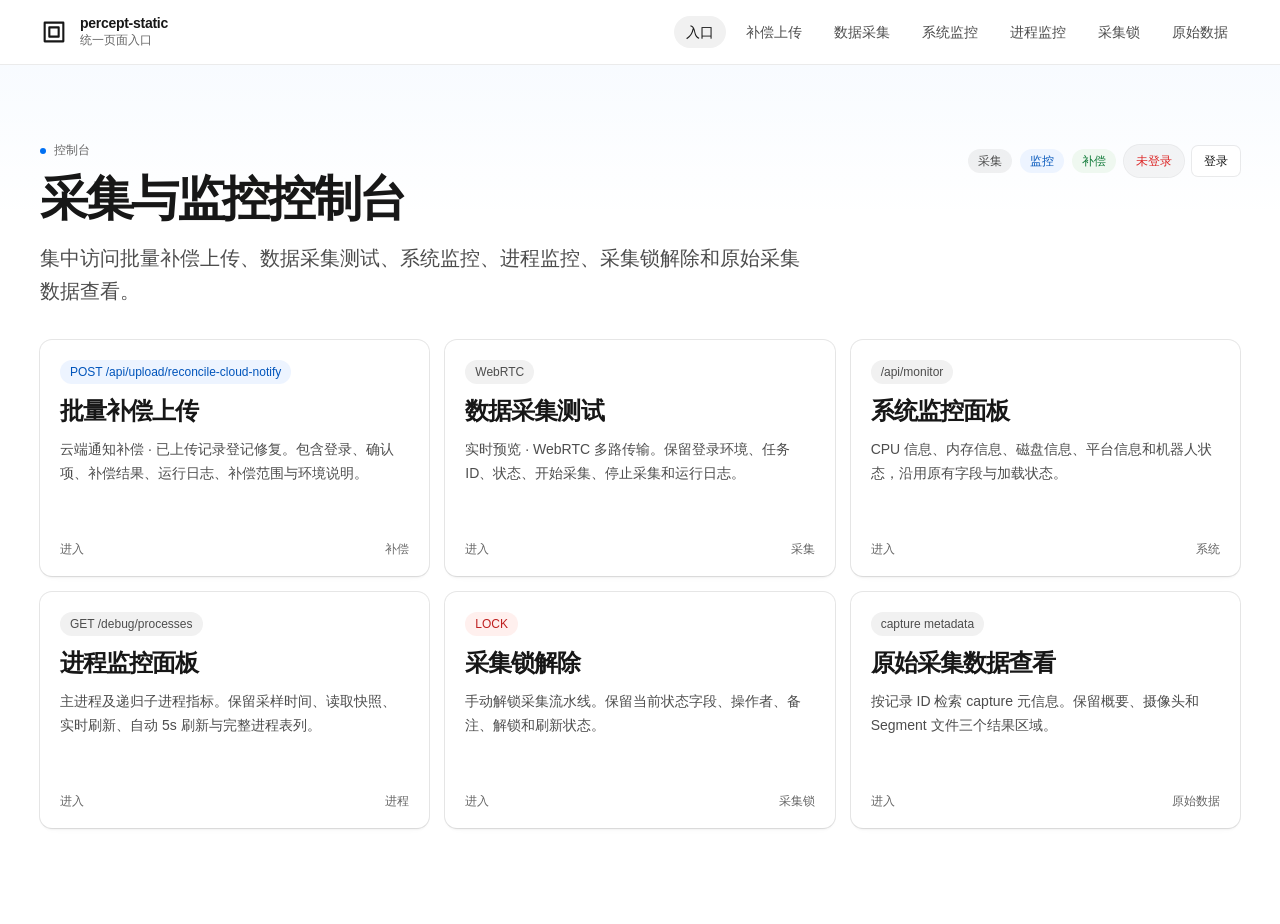
==== static/index.html @ 4414a507 "update code" ====
<!doctype html>
<html lang="zh-CN">
<head>
  <meta charset="utf-8">
  <meta name="viewport" content="width=device-width, initial-scale=1">
  <title>percept-static 页面入口</title>
  <link rel="stylesheet" href="assets/vercel-redesign.css">
</head>
<body>
  <div class="shell">
    <header class="topbar">
      <div class="topbar-inner">
        <a class="brand" href="index.html" aria-label="percept-static 页面入口">
          <span class="mark" aria-hidden="true">
            <svg viewBox="0 0 24 24" width="28" height="28" fill="none" stroke="currentColor" stroke-width="1.8" stroke-linecap="round" stroke-linejoin="round">
              <title>percept-static</title>
              <path d="M4 4h16v16H4z"></path>
              <path d="M8 8h8v8H8z"></path>
            </svg>
          </span>
          <span class="brand-copy">
            <span class="brand-title">percept-static</span>
            <span class="brand-subtitle">统一页面入口</span>
          </span>
        </a>
        <nav class="topnav" aria-label="页面导航">
          <a class="active" href="index.html">入口</a>
          <a href="redesign-upload-reconcile.html" data-protected-link>补偿上传</a>
          <a href="redesign-collection.html" data-protected-link>数据采集</a>
          <a href="redesign-monitor.html" data-protected-link>系统监控</a>
          <a href="redesign-processes.html" data-protected-link>进程监控</a>
          <a href="redesign-unlock.html" data-protected-link>采集锁</a>
          <a href="redesign-raw-info.html" data-protected-link>原始数据</a>
        </nav>
      </div>
    </header>

    <main class="container page">
      <section class="hero">
        <div class="hero-stack">
          <div class="eyebrow">控制台</div>
          <h1>采集与监控控制台</h1>
          <p class="lead">集中访问批量补偿上传、数据采集测试、系统监控、进程监控、采集锁解除和原始采集数据查看。</p>
        </div>
        <div class="summary-strip">
          <span class="badge neutral">采集</span>
          <span class="badge">监控</span>
          <span class="badge success">补偿</span>
          <div class="static-auth-status" data-static-auth-status></div>
        </div>
      </section>

      <section class="page-card-grid" aria-label="页面列表">
        <a class="page-card" href="redesign-upload-reconcile.html" data-protected-link>
          <span class="page-card-top">
            <span class="badge">POST /api/upload/reconcile-cloud-notify</span>
            <span class="page-card-title">批量补偿上传</span>
            <p>云端通知补偿 · 已上传记录登记修复。包含登录、确认项、补偿结果、运行日志、补偿范围与环境说明。</p>
          </span>
          <span class="page-card-footer"><span>进入</span><span>补偿</span></span>
        </a>

        <a class="page-card" href="redesign-collection.html" data-protected-link>
          <span class="page-card-top">
            <span class="badge neutral">WebRTC</span>
            <span class="page-card-title">数据采集测试</span>
            <p>实时预览 · WebRTC 多路传输。保留登录环境、任务 ID、状态、开始采集、停止采集和运行日志。</p>
          </span>
          <span class="page-card-footer"><span>进入</span><span>采集</span></span>
        </a>

        <a class="page-card" href="redesign-monitor.html" data-protected-link>
          <span class="page-card-top">
            <span class="badge neutral">/api/monitor</span>
            <span class="page-card-title">系统监控面板</span>
            <p>CPU 信息、内存信息、磁盘信息、平台信息和机器人状态，沿用原有字段与加载状态。</p>
          </span>
          <span class="page-card-footer"><span>进入</span><span>系统</span></span>
        </a>

        <a class="page-card" href="redesign-processes.html" data-protected-link>
          <span class="page-card-top">
            <span class="badge neutral">GET /debug/processes</span>
            <span class="page-card-title">进程监控面板</span>
            <p>主进程及递归子进程指标。保留采样时间、读取快照、实时刷新、自动 5s 刷新与完整进程表列。</p>
          </span>
          <span class="page-card-footer"><span>进入</span><span>进程</span></span>
        </a>

        <a class="page-card" href="redesign-unlock.html" data-protected-link>
          <span class="page-card-top">
            <span class="badge danger">LOCK</span>
            <span class="page-card-title">采集锁解除</span>
            <p>手动解锁采集流水线。保留当前状态字段、操作者、备注、解锁和刷新状态。</p>
          </span>
          <span class="page-card-footer"><span>进入</span><span>采集锁</span></span>
        </a>

        <a class="page-card" href="redesign-raw-info.html" data-protected-link>
          <span class="page-card-top">
            <span class="badge neutral">capture metadata</span>
            <span class="page-card-title">原始采集数据查看</span>
            <p>按记录 ID 检索 capture 元信息。保留概要、摄像头和 Segment 文件三个结果区域。</p>
          </span>
          <span class="page-card-footer"><span>进入</span><span>原始数据</span></span>
        </a>
      </section>
    </main>
  </div>
  <script src="assets/static-auth.js"></script>
  <script src="assets/static-index.js"></script>
</body>
</html>
---- static/assets/vercel-redesign.css ----
:root {
  --bg: #ffffff;
  --surface: #ffffff;
  --surface-warm: var(--surface);
  --fg: #171717;
  --fg-2: #4d4d4d;
  --muted: #666666;
  --meta: #808080;
  --border: rgba(0, 0, 0, 0.08);
  --border-soft: rgba(0, 0, 0, 0.04);
  --accent: #0070f3;
  --accent-on: #ffffff;
  --accent-hover: color-mix(in oklab, var(--accent), black 8%);
  --accent-active: color-mix(in oklab, var(--accent), black 14%);
  --success: #16a34a;
  --warn: #eab308;
  --danger: #dc2626;
  --font-display: "Geist", "Geist Sans", -apple-system, "Segoe UI", Arial, sans-serif;
  --font-body: "Geist", "Geist Sans", -apple-system, "Segoe UI", Arial, sans-serif;
  --font-mono: "Geist Mono", ui-monospace, "SF Mono", "Roboto Mono", Menlo, Monaco, "Liberation Mono", "DejaVu Sans Mono", "Courier New", monospace;
  --text-xs: 12px;
  --text-sm: 14px;
  --text-base: 16px;
  --text-lg: 20px;
  --text-xl: 24px;
  --text-2xl: 32px;
  --text-3xl: 40px;
  --text-4xl: 48px;
  --leading-body: 1.5;
  --leading-tight: 1.1;
  --tracking-display: -0.05em;
  --space-1: 4px;
  --space-2: 8px;
  --space-3: 12px;
  --space-4: 16px;
  --space-5: 20px;
  --space-6: 24px;
  --space-8: 32px;
  --space-12: 48px;
  --section-y-desktop: 96px;
  --section-y-tablet: 64px;
  --section-y-phone: 48px;
  --radius-sm: 6px;
  --radius-md: 8px;
  --radius-lg: 12px;
  --radius-pill: 9999px;
  --elev-flat: none;
  --elev-ring: 0 0 0 1px var(--border);
  --elev-raised:
    0 0 0 1px rgba(0, 0, 0, 0.08),
    0 2px 2px rgba(0, 0, 0, 0.04),
    0 8px 8px -8px rgba(0, 0, 0, 0.04),
    0 0 0 1px #fafafa;
  --focus-ring: 0 0 0 2px var(--accent);
  --motion-fast: 150ms;
  --motion-base: 200ms;
  --ease-standard: cubic-bezier(0.2, 0, 0, 1);
  --container-max: 1200px;
  --container-gutter-desktop: 24px;
  --container-gutter-tablet: 16px;
  --container-gutter-phone: 12px;
}

* {
  box-sizing: border-box;
}

html {
  background: var(--bg);
  color: var(--fg);
  font-family: var(--font-body);
  font-feature-settings: "liga";
  -webkit-font-smoothing: antialiased;
  -moz-osx-font-smoothing: grayscale;
}

body {
  margin: 0;
  min-height: 100vh;
  background:
    linear-gradient(180deg, color-mix(in oklab, var(--accent), transparent 96%), transparent 220px),
    var(--bg);
  color: var(--fg);
  font: var(--text-base) / var(--leading-body) var(--font-body);
}

button,
input,
select,
textarea {
  font: inherit;
}

a {
  color: inherit;
  text-decoration: none;
}

a:focus-visible,
button:focus-visible,
input:focus-visible,
select:focus-visible,
textarea:focus-visible {
  outline: 0;
  box-shadow: var(--focus-ring);
}

.shell {
  min-height: 100vh;
}

.topbar {
  position: sticky;
  top: 0;
  z-index: 20;
  border-bottom: 1px solid var(--border);
  background: color-mix(in oklab, var(--bg), transparent 5%);
  backdrop-filter: blur(14px);
  -webkit-backdrop-filter: blur(14px);
}

.topbar-inner {
  width: min(var(--container-max), calc(100vw - (var(--container-gutter-desktop) * 2)));
  min-height: 64px;
  margin: 0 auto;
  display: flex;
  align-items: center;
  justify-content: space-between;
  gap: var(--space-4);
}

.mark {
  width: 28px;
  height: 28px;
  display: grid;
  place-items: center;
  color: var(--fg);
}

.brand {
  display: inline-flex;
  align-items: center;
  gap: var(--space-3);
  min-width: 0;
}

.brand-copy {
  display: grid;
  gap: 1px;
}

.brand-title {
  font-size: var(--text-sm);
  font-weight: 600;
  line-height: 1.2;
  letter-spacing: -0.02em;
}

.brand-subtitle {
  color: var(--muted);
  font-size: var(--text-xs);
  line-height: 1.3;
}

.topnav {
  display: flex;
  align-items: center;
  gap: var(--space-2);
  flex-wrap: wrap;
  justify-content: flex-end;
}

.topnav a {
  min-height: 32px;
  display: inline-flex;
  align-items: center;
  border-radius: var(--radius-pill);
  color: var(--fg-2);
  font-size: var(--text-sm);
  font-weight: 500;
  padding: 0 var(--space-3);
  transition: color var(--motion-fast) var(--ease-standard), background var(--motion-fast) var(--ease-standard);
}

.topnav a:hover,
.topnav a.active {
  background: color-mix(in oklab, var(--fg), transparent 94%);
  color: var(--fg);
}

.container {
  width: min(var(--container-max), calc(100vw - (var(--container-gutter-desktop) * 2)));
  margin: 0 auto;
}

.page {
  padding: var(--space-8) 0 var(--section-y-desktop);
}

.hero {
  display: grid;
  grid-template-columns: minmax(0, 1fr) auto;
  gap: var(--space-6);
  align-items: start;
  padding: var(--space-12) 0 var(--space-8);
}

.hero-stack {
  display: grid;
  gap: var(--space-4);
  max-width: 760px;
}

.eyebrow {
  display: inline-flex;
  align-items: center;
  gap: var(--space-2);
  width: max-content;
  max-width: 100%;
  color: var(--muted);
  font: 500 var(--text-xs) / 1 var(--font-mono);
  letter-spacing: 0;
  text-transform: uppercase;
}

.eyebrow::before {
  content: "";
  width: 6px;
  height: 6px;
  border-radius: 50%;
  background: var(--accent);
}

h1,
h2,
h3,
p {
  margin: 0;
}

h1 {
  color: var(--fg);
  font-family: var(--font-display);
  font-size: clamp(var(--text-2xl), 4vw, var(--text-4xl));
  font-weight: 600;
  line-height: var(--leading-tight);
  letter-spacing: var(--tracking-display);
  text-wrap: balance;
}

h2 {
  color: var(--fg);
  font-family: var(--font-display);
  font-size: var(--text-xl);
  font-weight: 600;
  line-height: 1.25;
  letter-spacing: -0.04em;
}

h3 {
  color: var(--fg);
  font-size: var(--text-base);
  font-weight: 600;
  line-height: 1.35;
  letter-spacing: -0.02em;
}

.lead,
.subtitle {
  color: var(--fg-2);
  font-size: var(--text-lg);
  line-height: 1.65;
  max-width: 760px;
}

.muted {
  color: var(--muted);
}

code,
pre,
.mono {
  font-family: var(--font-mono);
}

code {
  border-radius: 4px;
  background: color-mix(in oklab, var(--fg), transparent 96%);
  color: var(--fg);
  padding: 2px 5px;
  font-size: 0.92em;
}

.hero-actions,
.actions,
.btn-row {
  display: flex;
  align-items: center;
  flex-wrap: wrap;
  gap: var(--space-3);
}

.btn {
  min-height: 36px;
  display: inline-flex;
  align-items: center;
  justify-content: center;
  gap: var(--space-2);
  border: 0;
  border-radius: var(--radius-sm);
  background: var(--surface);
  color: var(--fg);
  box-shadow: var(--elev-ring);
  cursor: default;
  font-size: var(--text-sm);
  font-weight: 500;
  line-height: 1;
  padding: 0 var(--space-4);
  transition: background var(--motion-fast) var(--ease-standard), box-shadow var(--motion-fast) var(--ease-standard);
  white-space: nowrap;
}

.btn:hover {
  background: color-mix(in oklab, var(--fg), transparent 96%);
}

.btn.primary {
  background: var(--fg);
  color: var(--bg);
  box-shadow: var(--elev-ring);
}

.btn.danger {
  color: var(--danger);
}

.btn.small {
  min-height: 30px;
  padding: 0 var(--space-3);
  font-size: var(--text-xs);
}

.btn svg {
  width: 16px;
  height: 16px;
  flex: 0 0 auto;
}

.badge,
.pill,
.status-pill {
  min-height: 24px;
  display: inline-flex;
  align-items: center;
  gap: var(--space-2);
  width: max-content;
  max-width: 100%;
  border-radius: var(--radius-pill);
  background: color-mix(in oklab, var(--accent), var(--bg) 92%);
  color: color-mix(in oklab, var(--accent), black 18%);
  font-size: var(--text-xs);
  font-weight: 500;
  line-height: 1;
  padding: 0 10px;
}

.badge.neutral,
.pill.neutral {
  background: color-mix(in oklab, var(--fg), transparent 94%);
  color: var(--fg-2);
}

.badge.success,
.pill.success,
.badge.unlocked {
  background: color-mix(in oklab, var(--success), var(--bg) 92%);
  color: color-mix(in oklab, var(--success), black 20%);
}

.badge.warn,
.pill.warn {
  background: color-mix(in oklab, var(--warn), var(--bg) 88%);
  color: color-mix(in oklab, var(--warn), black 46%);
}

.badge.danger,
.pill.danger,
.badge.locked {
  background: color-mix(in oklab, var(--danger), var(--bg) 92%);
  color: color-mix(in oklab, var(--danger), black 10%);
}

.dot {
  width: 6px;
  height: 6px;
  border-radius: 50%;
  background: currentColor;
}

.grid {
  display: grid;
  gap: var(--space-4);
}

.grid.two {
  grid-template-columns: repeat(2, minmax(0, 1fr));
}

.grid.three {
  grid-template-columns: repeat(3, minmax(0, 1fr));
}

.grid.four {
  grid-template-columns: repeat(4, minmax(0, 1fr));
}

.layout {
  display: grid;
  grid-template-columns: minmax(0, 1fr) 340px;
  gap: var(--space-4);
  align-items: start;
}

.panel,
.card,
.login-panel {
  border-radius: var(--radius-md);
  background: var(--surface);
  box-shadow: var(--elev-raised);
}

.panel {
  overflow: hidden;
}

.panel + .panel,
.stack > * + * {
  margin-top: var(--space-4);
}

.panel-header {
  min-height: 56px;
  display: flex;
  align-items: center;
  justify-content: space-between;
  gap: var(--space-4);
  padding: var(--space-4) var(--space-5);
  border-bottom: 1px solid var(--border);
}

.panel-body {
  padding: var(--space-5);
}

.card {
  padding: var(--space-5);
}

.card.compact {
  padding: var(--space-4);
}

.card-title {
  display: flex;
  align-items: center;
  justify-content: space-between;
  gap: var(--space-3);
  margin-bottom: var(--space-4);
}

.metric-grid {
  display: grid;
  grid-template-columns: repeat(2, minmax(0, 1fr));
  gap: var(--space-3);
}

.metric {
  min-height: 112px;
  display: flex;
  flex-direction: column;
  justify-content: space-between;
  border-radius: var(--radius-md);
  background: color-mix(in oklab, var(--fg), transparent 97%);
  padding: var(--space-4);
}

.metric-label {
  color: var(--muted);
  font-size: var(--text-xs);
  font-weight: 500;
}

.metric-value {
  color: var(--fg);
  font-size: var(--text-3xl);
  font-weight: 600;
  line-height: 1;
  letter-spacing: -0.05em;
}

.metric-sub {
  color: var(--muted);
  font-size: var(--text-xs);
}

.field,
.row {
  display: grid;
  gap: var(--space-2);
}

.field + .field,
.row + .row {
  margin-top: var(--space-4);
}

label,
.label {
  color: var(--fg);
  font-size: var(--text-sm);
  font-weight: 500;
}

.req {
  color: var(--danger);
}

input,
select,
textarea {
  width: 100%;
  border: 0;
  border-radius: var(--radius-sm);
  background: var(--surface);
  color: var(--fg);
  box-shadow: var(--elev-ring);
  padding: 10px var(--space-3);
}

input[type="checkbox"] {
  width: 16px;
  height: 16px;
  flex: 0 0 auto;
  padding: 0;
  accent-color: var(--fg);
}

#authToken {
  display: none;
}

textarea {
  min-height: 112px;
  resize: vertical;
}

input::placeholder,
textarea::placeholder {
  color: var(--meta);
}

.form-help,
.helper {
  color: var(--muted);
  font-size: var(--text-xs);
}

.input-group {
  display: grid;
  grid-template-columns: minmax(0, 1fr) auto;
  gap: var(--space-3);
  align-items: end;
}

.status-line,
.status-bar {
  display: flex;
  align-items: center;
  justify-content: space-between;
  gap: var(--space-3);
  flex-wrap: wrap;
}

.status-box,
.terminal,
pre {
  min-height: 120px;
  overflow: auto;
  border-radius: var(--radius-md);
  background: color-mix(in oklab, var(--fg), transparent 97%);
  color: var(--fg-2);
  font: var(--text-sm) / 1.7 var(--font-mono);
  padding: var(--space-4);
  white-space: pre-wrap;
}

.table-wrap {
  overflow: auto;
}

table {
  width: 100%;
  border-collapse: collapse;
  font-size: var(--text-sm);
}

th,
td {
  min-height: 44px;
  border-bottom: 1px solid var(--border-soft);
  padding: var(--space-3);
  text-align: left;
  vertical-align: middle;
  white-space: nowrap;
}

th {
  color: var(--muted);
  font-size: var(--text-xs);
  font-weight: 500;
}

td {
  color: var(--fg-2);
}

.empty {
  color: var(--meta);
  text-align: center;
}

.kv {
  display: grid;
  grid-template-columns: 180px minmax(0, 1fr);
  overflow: hidden;
  border-radius: var(--radius-md);
  box-shadow: var(--elev-ring);
}

.kv > div {
  min-height: 42px;
  border-bottom: 1px solid var(--border-soft);
  padding: var(--space-3);
}

.kv > div:nth-last-child(-n + 2) {
  border-bottom: 0;
}

.kv .k {
  color: var(--muted);
  background: color-mix(in oklab, var(--fg), transparent 98%);
  font-family: var(--font-mono);
  font-size: var(--text-xs);
}

.kv .v {
  color: var(--fg);
  font-family: var(--font-mono);
  font-size: var(--text-sm);
  overflow-wrap: anywhere;
}

.progress {
  height: 8px;
  overflow: hidden;
  border-radius: var(--radius-pill);
  background: color-mix(in oklab, var(--fg), transparent 94%);
}

.progress > span {
  display: block;
  height: 100%;
  width: var(--value, 0%);
  border-radius: inherit;
  background: var(--accent);
}

.video-grid {
  min-height: 310px;
  display: grid;
  place-items: center;
  border-radius: var(--radius-lg);
  background:
    linear-gradient(135deg, color-mix(in oklab, var(--accent), transparent 92%), transparent),
    color-mix(in oklab, var(--fg), transparent 97%);
  box-shadow: var(--elev-ring);
}

.video-empty {
  display: grid;
  gap: var(--space-3);
  justify-items: center;
  color: var(--muted);
  text-align: center;
}

.video-empty .screen {
  width: min(520px, 70vw);
  aspect-ratio: 16 / 9;
  border-radius: var(--radius-lg);
  background: var(--surface);
  box-shadow: var(--elev-raised);
}

.log {
  min-height: 176px;
}

.login-modal {
  display: none;
}

.login-modal.show {
  display: block;
}

.static-auth-backdrop {
  position: fixed;
  inset: 0;
  z-index: 1000;
  display: none;
  place-items: center;
  padding: var(--space-4);
  background: color-mix(in oklab, var(--bg), transparent 18%);
  backdrop-filter: blur(12px);
}

.static-auth-backdrop.show {
  display: grid;
}

.static-auth-dialog {
  width: min(440px, 100%);
  box-shadow: var(--elev-raised);
}

.static-auth-status,
[data-static-auth-status] {
  display: inline-flex;
  align-items: center;
  gap: var(--space-2);
  flex-wrap: wrap;
}

.auth-gated-note {
  color: var(--muted);
  font-size: var(--text-sm);
}

.auth-status {
  display: inline-flex;
  align-items: center;
  gap: var(--space-2);
  min-height: 32px;
  padding: 0 var(--space-3);
  border-radius: var(--radius-pill);
  font-size: var(--text-xs);
  font-weight: 500;
  color: var(--muted);
  background: color-mix(in oklab, var(--fg), transparent 96%);
  box-shadow: var(--elev-ring);
}

.auth-status.saved,
.status-value.collecting,
.camera-status.connected,
.status-connected {
  color: var(--success);
}

.auth-status.empty,
.status-value.error,
.camera-status.error,
.status-disconnected {
  color: var(--danger);
}

#userInfo.show {
  color: var(--fg);
}

#userAvatar {
  display: inline-grid;
  width: 22px;
  height: 22px;
  place-items: center;
  border-radius: 50%;
  color: var(--accent-on);
  background: var(--fg);
  font-family: var(--font-mono);
  font-size: var(--text-xs);
}

.msg,
.error-box {
  display: flex;
  align-items: center;
  gap: var(--space-2);
  min-height: 32px;
  color: var(--muted);
  font-size: var(--text-sm);
}

.msg svg,
.error-box svg {
  width: 16px;
  height: 16px;
  flex: 0 0 auto;
}

.msg.error,
.error-box,
.pill.zombie,
.bar-fill.crit,
.progress-fill.crit {
  color: var(--danger);
}

.msg.success {
  color: var(--success);
}

.msg.loading,
.pill.running,
.pill.main {
  color: var(--accent);
}

.no-cameras {
  color: var(--muted);
  font-size: var(--text-sm);
}

.video-container {
  width: 100%;
  min-width: 0;
  overflow: hidden;
  border-radius: var(--radius-lg);
  background: var(--surface);
  box-shadow: var(--elev-raised);
}

.video-header,
.component-header,
.info-row {
  display: flex;
  align-items: center;
  justify-content: space-between;
  gap: var(--space-3);
}

.video-header {
  padding: var(--space-3) var(--space-4);
  color: var(--fg);
  font-size: var(--text-sm);
  font-weight: 500;
  box-shadow: 0 1px 0 var(--border-soft);
}

.camera-status,
.status-badge {
  font-family: var(--font-mono);
  font-size: var(--text-xs);
  color: var(--muted);
}

.video-wrapper {
  aspect-ratio: 16 / 9;
  background: color-mix(in oklab, var(--fg), transparent 94%);
}

.video-wrapper video {
  width: 100%;
  height: 100%;
  object-fit: cover;
  display: block;
}

.component-card {
  display: grid;
  gap: var(--space-2);
  padding: var(--space-3);
  border-radius: var(--radius-md);
  background: var(--surface);
  box-shadow: var(--elev-ring);
}

.component-card + .component-card {
  margin-top: var(--space-3);
}

.component-header {
  color: var(--fg);
  font-weight: 600;
}

.info-label,
.label,
.sub {
  color: var(--muted);
}

.info-value,
.value {
  color: var(--fg);
}

.bar-track {
  height: 8px;
  overflow: hidden;
  border-radius: var(--radius-pill);
  background: color-mix(in oklab, var(--fg), transparent 94%);
}

.bar-fill,
.progress-fill {
  height: 100%;
  border-radius: inherit;
  background: var(--accent);
}

.bar-fill.warn,
.progress-fill.warn {
  background: var(--warn);
}

.bar-fill.crit,
.progress-fill.crit {
  background: var(--danger);
}

.cpu-cell {
  display: grid;
  gap: var(--space-2);
  padding: var(--space-3);
  border-radius: var(--radius-md);
  background: var(--surface);
  box-shadow: var(--elev-ring);
}

.cpu-cell .num,
.cmdline {
  font-family: var(--font-mono);
}

.cmdline {
  max-width: 360px;
  white-space: nowrap;
  overflow: hidden;
  text-overflow: ellipsis;
}

.list {
  margin: 0;
  padding-left: 18px;
  color: var(--fg-2);
}

.list li + li {
  margin-top: var(--space-2);
}

.page-card-grid {
  display: grid;
  grid-template-columns: repeat(3, minmax(0, 1fr));
  gap: var(--space-4);
}

.page-card {
  min-height: 236px;
  display: flex;
  flex-direction: column;
  justify-content: space-between;
  border-radius: var(--radius-lg);
  background: var(--surface);
  box-shadow: var(--elev-raised);
  padding: var(--space-5);
  transition: transform var(--motion-base) var(--ease-standard), box-shadow var(--motion-base) var(--ease-standard);
}

.page-card:hover {
  transform: translateY(-2px);
}

.page-card-top {
  display: grid;
  gap: var(--space-3);
}

.page-card-title {
  color: var(--fg);
  font-size: var(--text-xl);
  font-weight: 600;
  line-height: 1.25;
  letter-spacing: -0.04em;
}

.page-card p {
  color: var(--fg-2);
  font-size: var(--text-sm);
  line-height: 1.7;
}

.page-card-footer {
  display: flex;
  align-items: center;
  justify-content: space-between;
  gap: var(--space-3);
  color: var(--muted);
  font: var(--text-xs) / 1 var(--font-mono);
}

.callout {
  border-radius: var(--radius-md);
  background: color-mix(in oklab, var(--accent), var(--bg) 94%);
  color: var(--fg-2);
  padding: var(--space-4);
}

.callout:empty,
.login-error:empty {
  display: none;
}

[hidden] {
  display: none !important;
}

.raw-message {
  margin-top: var(--space-4);
}

.login-error {
  border-radius: var(--radius-sm);
  background: color-mix(in oklab, var(--danger), var(--bg) 94%);
  color: var(--danger);
  font-size: var(--text-sm);
  padding: var(--space-3);
}

.count {
  color: var(--muted);
  font-family: var(--font-mono);
  font-size: var(--text-xs);
  font-weight: 500;
}

label.callout {
  display: flex;
  align-items: flex-start;
  gap: var(--space-3);
}

.summary-strip input {
  width: min(260px, 100%);
}

.split-auth {
  display: grid;
  grid-template-columns: 1fr 1fr;
  gap: var(--space-3);
}

.summary-strip {
  display: flex;
  align-items: center;
  gap: var(--space-2);
  flex-wrap: wrap;
}

.backlink {
  color: var(--muted);
  font-size: var(--text-sm);
}

.backlink:hover {
  color: var(--fg);
}

@media (max-width: 1024px) {
  .grid.four,
  .page-card-grid {
    grid-template-columns: repeat(2, minmax(0, 1fr));
  }

  .layout,
  .hero {
    grid-template-columns: 1fr;
  }
}

@media (max-width: 720px) {
  .topbar-inner,
  .container {
    width: min(var(--container-max), calc(100vw - (var(--container-gutter-phone) * 2)));
  }

  .topbar-inner {
    align-items: flex-start;
    flex-direction: column;
    padding: var(--space-3) 0;
  }

  .topnav {
    justify-content: flex-start;
  }

  .page {
    padding: var(--space-4) 0 var(--section-y-phone);
  }

  .hero {
    padding: var(--space-8) 0 var(--space-6);
  }

  .grid.two,
  .grid.three,
  .grid.four,
  .metric-grid,
  .page-card-grid,
  .split-auth {
    grid-template-columns: 1fr;
  }

  .panel-header,
  .status-line,
  .status-bar {
    align-items: flex-start;
    flex-direction: column;
  }

  .input-group {
    grid-template-columns: 1fr;
  }

  .kv {
    grid-template-columns: 120px minmax(0, 1fr);
  }

  th,
  td {
    padding: var(--space-2);
  }
}
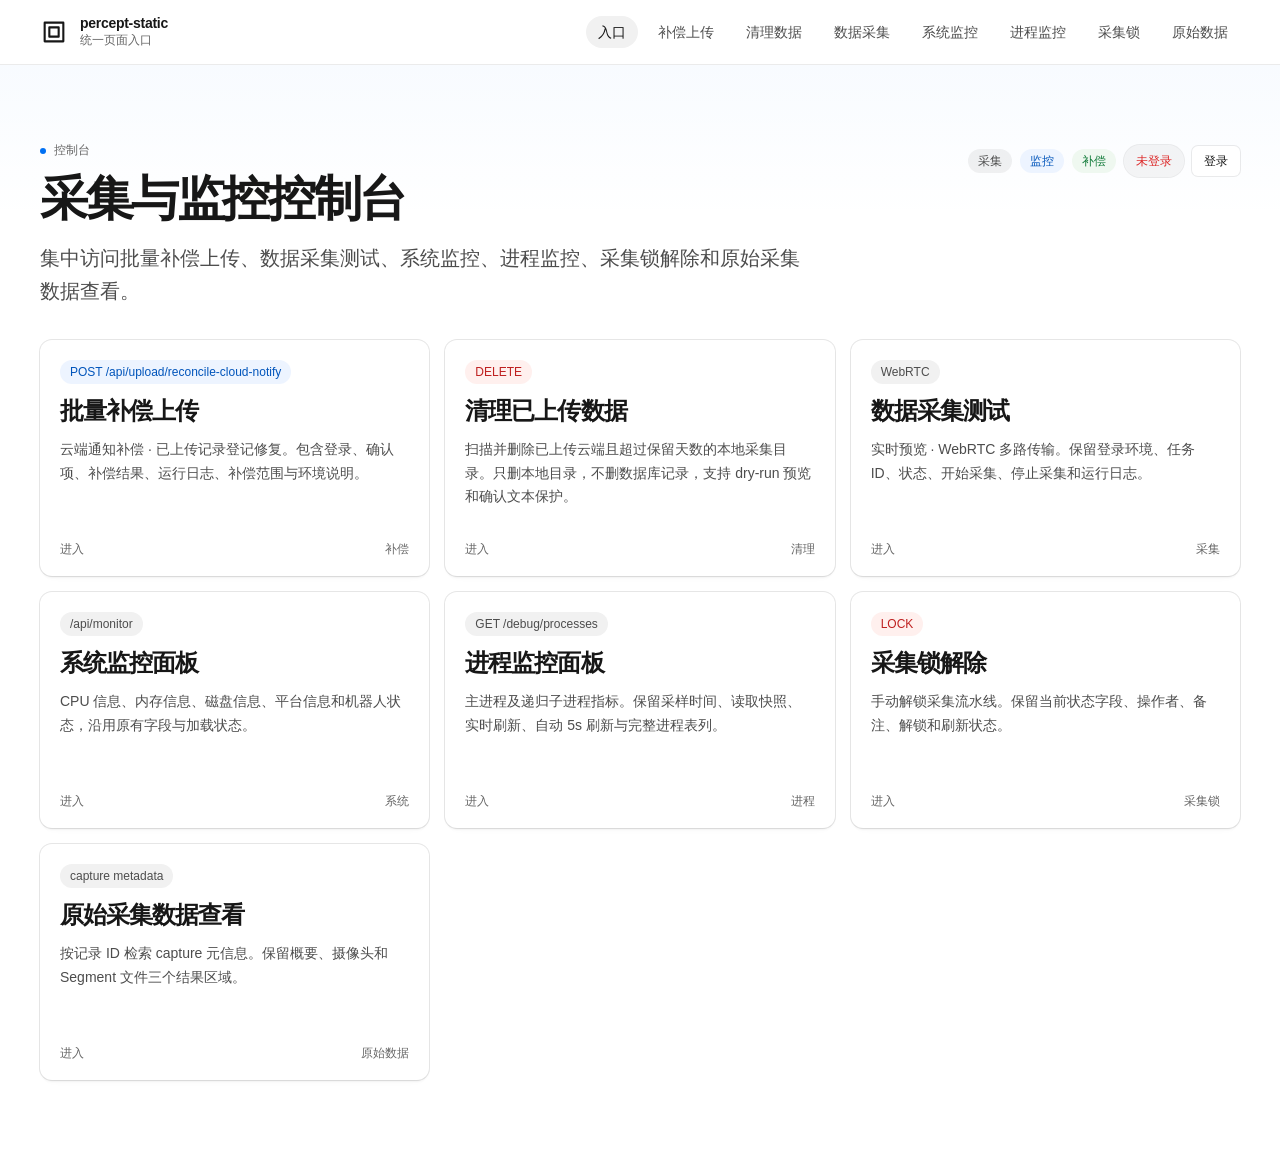
==== commit 046ecebb: "add cleanup web" ====
--- a/static/index.html
+++ b/static/index.html
@@ -26,6 +26,7 @@
         <nav class="topnav" aria-label="页面导航">
           <a class="active" href="index.html">入口</a>
           <a href="redesign-upload-reconcile.html" data-protected-link>补偿上传</a>
+          <a href="redesign-cleanup.html" data-protected-link>清理数据</a>
           <a href="redesign-collection.html" data-protected-link>数据采集</a>
           <a href="redesign-monitor.html" data-protected-link>系统监控</a>
           <a href="redesign-processes.html" data-protected-link>进程监控</a>
@@ -58,6 +59,15 @@
             <p>云端通知补偿 · 已上传记录登记修复。包含登录、确认项、补偿结果、运行日志、补偿范围与环境说明。</p>
           </span>
           <span class="page-card-footer"><span>进入</span><span>补偿</span></span>
+        </a>
+
+        <a class="page-card" href="redesign-cleanup.html" data-protected-link>
+          <span class="page-card-top">
+            <span class="badge danger">DELETE</span>
+            <span class="page-card-title">清理已上传数据</span>
+            <p>扫描并删除已上传云端且超过保留天数的本地采集目录。只删本地目录，不删数据库记录，支持 dry-run 预览和确认文本保护。</p>
+          </span>
+          <span class="page-card-footer"><span>进入</span><span>清理</span></span>
         </a>
 
         <a class="page-card" href="redesign-collection.html" data-protected-link>
